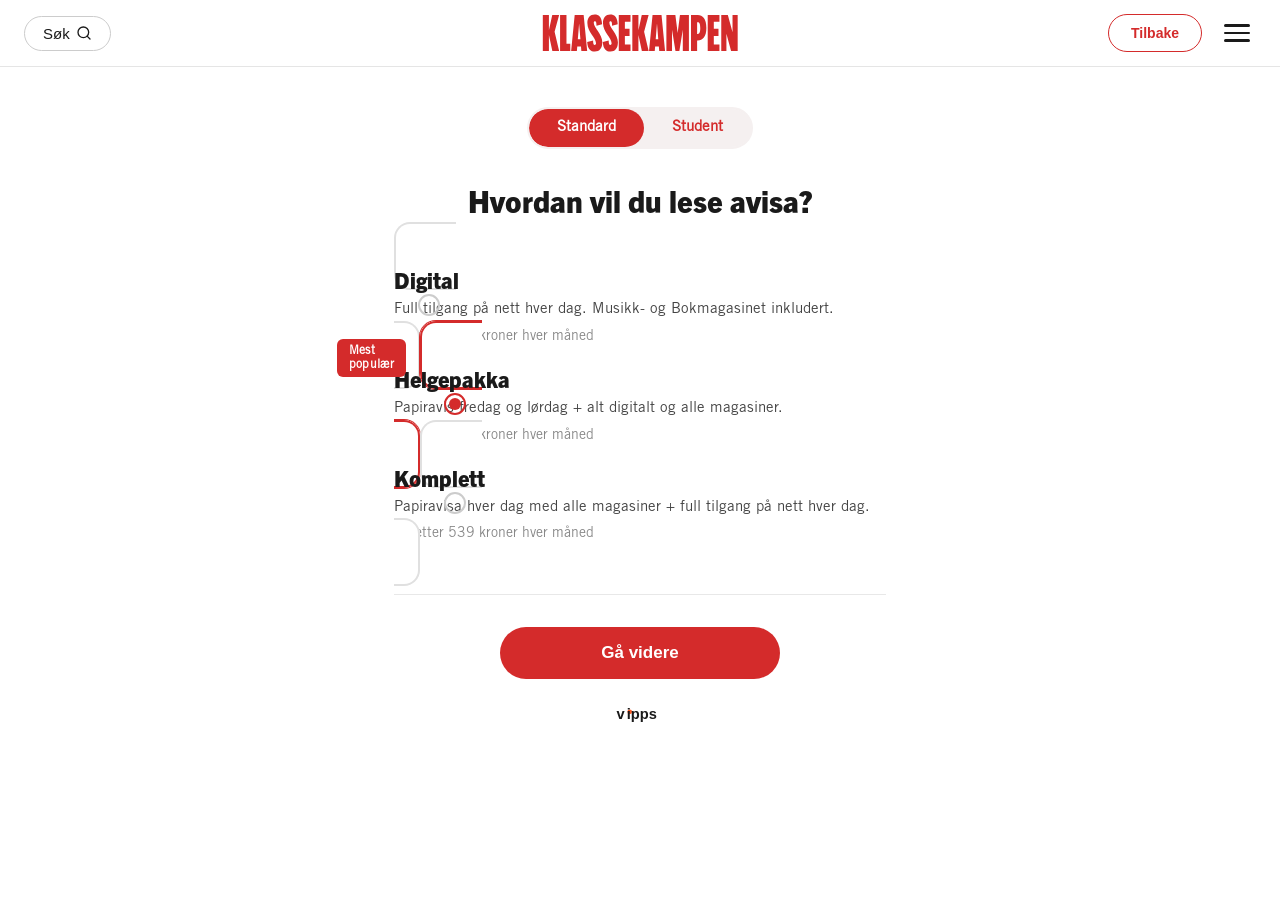
==== bestill.html @ a0e71cb8 "Add subscription selection page (bestill.html) Wire "Prøv for 1 krone" buttons to navigate to a new " ====
<!DOCTYPE html>
<html lang="no">
<head>
  <meta charset="UTF-8">
  <meta name="viewport" content="width=device-width, initial-scale=1.0">
  <title>Klassekampen – Bestill abonnement</title>
  <link rel="stylesheet" href="trade-gothic-lt-std-webfont/style.css">
  <style>
    *, *::before, *::after { box-sizing: border-box; margin: 0; padding: 0; }

    body {
      font-family: 'Trade Gothic LT Std Regular', 'Helvetica Neue', -apple-system, BlinkMacSystemFont, 'Segoe UI', Roboto, Oxygen, Ubuntu, Cantarell, 'Fira Sans', 'Droid Sans', sans-serif;
      color: #1a1a1a;
      background: #fff;
      overflow-x: hidden;
    }

    /* ── Header ───────────────────────────────────── */
    header {
      position: sticky;
      top: 0;
      z-index: 100;
      display: flex;
      align-items: center;
      justify-content: space-between;
      padding: 14px 24px;
      background: #fff;
      border-bottom: 1px solid #e5e5e5;
    }

    .header-left { display: flex; align-items: center; gap: 12px; }
    .header-center { position: absolute; left: 50%; transform: translateX(-50%); }
    .header-right { display: flex; align-items: center; gap: 16px; }

    .btn-search {
      display: flex;
      align-items: center;
      gap: 6px;
      background: none;
      border: 1.5px solid #ccc;
      border-radius: 24px;
      padding: 8px 18px;
      font-size: 15px;
      color: #1a1a1a;
      cursor: pointer;
      transition: border-color .2s;
    }
    .btn-search:hover { border-color: #888; }
    .btn-search svg { width: 16px; height: 16px; }

    .logo {
      display: flex;
      align-items: center;
      text-decoration: none;
    }
    .logo svg {
      height: 38px;
      width: auto;
      fill: #d42b2b;
    }
    @media (max-width: 600px) { .logo svg { height: 26px; } }

    .btn-cta {
      background: #d42b2b;
      color: #fff;
      border: none;
      border-radius: 28px;
      padding: 10px 22px;
      font-size: 14px;
      font-weight: 600;
      cursor: pointer;
      white-space: nowrap;
      transition: background .2s;
    }
    .btn-cta:hover { background: #b82222; }

    .btn-cta-outline {
      background: transparent;
      color: #d42b2b;
      border: 1.5px solid #d42b2b;
      border-radius: 28px;
      padding: 10px 22px;
      font-size: 14px;
      font-weight: 600;
      cursor: pointer;
      white-space: nowrap;
      transition: background .2s, color .2s;
    }
    .btn-cta-outline:hover {
      background: #d42b2b;
      color: #fff;
    }

    .btn-hamburger {
      background: none;
      border: none;
      cursor: pointer;
      display: flex;
      flex-direction: column;
      gap: 5px;
      padding: 6px;
    }
    .btn-hamburger span {
      display: block;
      width: 26px;
      height: 2.5px;
      background: #1a1a1a;
      border-radius: 2px;
    }

    /* ── Subscription Page ─────────────────────────── */
    .sub-page {
      max-width: 540px;
      margin: 0 auto;
      padding: 40px 24px 60px;
    }

    /* Toggle */
    .toggle-wrap {
      display: flex;
      justify-content: center;
      margin-bottom: 32px;
    }

    .toggle-group {
      display: flex;
      background: #f5f0f0;
      border-radius: 30px;
      overflow: hidden;
      border: 2px solid #f5f0f0;
    }

    .toggle-group input[type="radio"] { display: none; }

    .toggle-group label {
      padding: 10px 28px;
      font-size: 15px;
      font-weight: 600;
      cursor: pointer;
      border-radius: 30px;
      transition: all .25s ease;
      color: #d42b2b;
      user-select: none;
    }

    .toggle-group input[type="radio"]:checked + label {
      background: #d42b2b;
      color: #fff;
    }

    /* Heading */
    .sub-heading {
      font-family: 'Trade Gothic Next LT Pro Heavy', 'Trade Gothic LT Std Bold Condensed No. 20', 'Helvetica Neue', sans-serif;
      font-size: 30px;
      font-weight: 900;
      text-align: center;
      margin-bottom: 28px;
      color: #1a1a1a;
    }

    /* Plan cards */
    .plan-card {
      position: relative;
      border: 2px solid #e0e0e0;
      border-radius: 16px;
      padding: 24px 24px 24px 60px;
      margin-bottom: 16px;
      cursor: pointer;
      transition: border-color .2s, box-shadow .2s;
      background: #fff;
    }

    .plan-card:hover {
      border-color: #ccc;
    }

    .plan-card.selected {
      border-color: #d42b2b;
      box-shadow: 0 0 0 1px #d42b2b;
    }

    .plan-card input[type="radio"] { display: none; }

    /* Custom radio */
    .radio-circle {
      position: absolute;
      left: 22px;
      top: 50%;
      transform: translateY(-50%);
      width: 22px;
      height: 22px;
      border-radius: 50%;
      border: 2px solid #ccc;
      display: flex;
      align-items: center;
      justify-content: center;
      transition: border-color .2s;
    }

    .radio-circle::after {
      content: '';
      width: 12px;
      height: 12px;
      border-radius: 50%;
      background: #d42b2b;
      transform: scale(0);
      transition: transform .2s ease;
    }

    .plan-card.selected .radio-circle {
      border-color: #d42b2b;
    }

    .plan-card.selected .radio-circle::after {
      transform: scale(1);
    }

    .plan-name {
      font-family: 'Trade Gothic Next LT Pro Heavy', 'Trade Gothic LT Std Bold Condensed No. 20', 'Helvetica Neue', sans-serif;
      font-size: 22px;
      font-weight: 900;
      margin-bottom: 6px;
      color: #1a1a1a;
    }

    .plan-desc {
      font-size: 15px;
      color: #444;
      line-height: 1.45;
      margin-bottom: 8px;
    }

    .plan-price {
      font-size: 14px;
      color: #888;
    }

    /* Popular badge */
    .badge-popular {
      position: absolute;
      top: 16px;
      right: 16px;
      background: #d42b2b;
      color: #fff;
      font-size: 12px;
      font-weight: 600;
      padding: 5px 12px;
      border-radius: 6px;
      letter-spacing: .3px;
    }

    /* Divider */
    .divider {
      border: none;
      border-top: 1.5px solid #e8e8e8;
      margin: 32px 0;
    }

    /* CTA button */
    .btn-continue {
      display: block;
      width: 280px;
      margin: 0 auto 24px;
      background: #d42b2b;
      color: #fff;
      border: none;
      border-radius: 30px;
      padding: 16px 0;
      font-size: 17px;
      font-weight: 700;
      cursor: pointer;
      transition: background .2s;
      text-align: center;
    }
    .btn-continue:hover { background: #b82222; }

    /* Vipps logo */
    .vipps-wrap {
      text-align: center;
    }

    .vipps-logo {
      height: 22px;
      width: auto;
    }

    /* ── Student pricing toggle ─────────────────── */
    .student-prices .plan-price { display: none; }
    .student-prices .plan-price-student { display: block; }
    .plan-price-student { display: none; font-size: 14px; color: #888; }

    /* ── Responsive ─────────────────────────────── */
    @media (max-width: 600px) {
      .sub-page { padding: 28px 16px 48px; }
      .sub-heading { font-size: 24px; margin-bottom: 22px; }
      .plan-card { padding: 20px 20px 20px 54px; }
      .radio-circle { left: 18px; }
      .plan-name { font-size: 19px; }
      .plan-desc { font-size: 14px; }
      .btn-continue { width: 240px; font-size: 16px; padding: 14px 0; }
      .header-right .header-cta { display: none !important; }
    }

    @media (max-width: 375px) {
      .sub-page { padding: 20px 12px 36px; }
      .sub-heading { font-size: 22px; }
      .toggle-group label { padding: 8px 22px; font-size: 14px; }
    }

    .sr-only {
      position: absolute;
      width: 1px; height: 1px;
      padding: 0; margin: -1px;
      overflow: hidden;
      clip: rect(0,0,0,0);
      border: 0;
    }
  </style>
</head>
<body>

<!-- ═══ HEADER ═══════════════════════════════════════ -->
<header>
  <div class="header-left">
    <button class="btn-search" aria-label="Søk">
      <span>Søk</span>
      <svg xmlns="http://www.w3.org/2000/svg" viewBox="0 0 24 24" fill="none"
           stroke="currentColor" stroke-width="2" stroke-linecap="round" stroke-linejoin="round">
        <circle cx="11" cy="11" r="8"/>
        <line x1="21" y1="21" x2="16.65" y2="16.65"/>
      </svg>
    </button>
  </div>

  <div class="header-center">
    <a href="index.html" class="logo" aria-label="Klassekampen">
      <svg xmlns="http://www.w3.org/2000/svg" viewBox="0 0 201 39">
        <path d="M183.903 37.9992H189.193V20.1763L193.992 38.0029H200.75V1.12608H195.46V18.8528L190.661 1.12608H183.903V37.9992ZM182.044 37.9992V31.2412H176.262V22.6237H181.06V15.13H176.262V7.88406H182.04V1.12608H169.992V37.9992H182.044ZM159.123 8.37206H160.002C161.326 8.37206 162.354 9.83974 162.354 14.4461C162.354 19.0007 161.326 20.5202 160.002 20.5202H159.123V8.37206ZM152.853 37.9992H159.123V27.2264H159.807C164.753 27.2264 168.62 23.4555 168.62 14.4461C168.62 5.09288 164.753 1.12608 159.807 1.12608H152.853V37.9992ZM127.584 37.9992H133.362V16.1097L136.889 37.9992H140.904L144.431 16.1097V37.9992H150.701V1.12608H141.496L139.144 19.3926L136.793 1.12608H127.588V37.9992H127.584ZM116.615 26.0027L117.939 9.79168L119.262 26.0027H116.615ZM109.758 37.9992H115.636L116.028 33.3485H119.846L120.238 37.9992H126.213L122.59 1.12238H113.384L109.758 37.9992ZM92.6186 37.9992H98.8886V21.4961L102.415 37.9992H109.369L104.715 18.265L109.366 1.12608H102.316L98.8886 16.6975V1.12608H92.6186V37.9992ZM78.7108 37.9992H90.7591V31.2412H84.9808V22.6237H89.7794V15.13H84.9808V7.88406H90.7591V1.12608H78.7108V37.9992ZM62.3038 28.6978C62.7918 36.3874 66.0266 38.5427 70.1894 38.5427C75.036 38.5427 77.8272 35.1156 77.8272 29.0416C77.8272 20.3723 69.0618 14.3019 69.0618 9.01162C69.0618 7.78794 69.7457 7.34801 70.3335 7.34801C71.4093 7.34801 71.853 8.76763 71.853 12.0505L77.6313 10.4349C77.1433 2.74533 74.0563 0.590027 70.0415 0.590027C65.2909 0.590027 62.4998 4.06514 62.4998 9.1595C62.4998 18.4166 71.365 24.243 71.365 30.1174C71.365 31.293 70.6811 31.781 70.0932 31.781C68.8696 31.781 68.3779 30.3614 68.3779 27.0785L62.3038 28.6978ZM46.2924 28.6978C46.7804 36.3874 50.0152 38.5427 54.178 38.5427C59.0246 38.5427 61.8158 35.1156 61.8158 29.0416C61.8158 20.3723 53.0504 14.3019 53.0504 9.01162C53.0504 7.78794 53.7343 7.34801 54.3222 7.34801C55.398 7.34801 55.8416 8.76763 55.8416 12.0505L61.6199 10.4349C61.1319 2.74533 58.045 0.590027 54.0301 0.590027C49.2795 0.590027 46.4884 4.06514 46.4884 9.1595C46.4884 18.4166 55.3536 24.243 55.3536 30.1174C55.3536 31.293 54.6697 31.781 54.0819 31.781C52.8582 31.781 52.3665 30.3614 52.3665 27.0785L46.2924 28.6978ZM36.6915 26.0027L38.015 9.79168L39.3385 26.0027H36.6915ZM29.8374 37.9992H35.7155L36.1074 33.3485H39.9263L40.3182 37.9992H46.2924L42.6694 1.12238H33.4641L29.8374 37.9992ZM18.4768 37.9992H28.9575V30.5092H25.0388V1.12608H18.4768V37.9992ZM0.75 1.12608V38.0029H7.01629V21.4961L10.5432 37.9992H17.4971L12.8426 18.265L17.4971 1.12608H10.4433L7.01629 16.6975V1.12608H0.75Z"/>
      </svg>
    </a>
  </div>

  <div class="header-right">
    <button class="btn-cta-outline header-cta" onclick="window.location.href='index.html'">Tilbake</button>
    <button class="btn-hamburger" aria-label="Åpne meny">
      <span></span><span></span><span></span>
    </button>
  </div>
</header>

<!-- ═══ SUBSCRIPTION PAGE ══════════════════════════════ -->
<div class="sub-page" id="subPage">

  <!-- Standard / Student toggle -->
  <div class="toggle-wrap">
    <div class="toggle-group">
      <input type="radio" name="audience" id="togStandard" value="standard" checked>
      <label for="togStandard">Standard</label>
      <input type="radio" name="audience" id="togStudent" value="student">
      <label for="togStudent">Student</label>
    </div>
  </div>

  <h1 class="sub-heading">Hvordan vil du lese avisa?</h1>

  <!-- Digital -->
  <label class="plan-card" data-plan="digital">
    <input type="radio" name="plan" value="digital">
    <span class="radio-circle"></span>
    <div class="plan-name">Digital</div>
    <div class="plan-desc">Full tilgang på nett hver dag. Musikk- og Bokmagasinet inkludert.</div>
    <div class="plan-price">Deretter 399 kroner hver måned</div>
    <div class="plan-price-student">Deretter 199 kroner hver måned</div>
  </label>

  <!-- Helgepakka -->
  <label class="plan-card selected" data-plan="helgepakka">
    <input type="radio" name="plan" value="helgepakka" checked>
    <span class="radio-circle"></span>
    <span class="badge-popular">Mest populær</span>
    <div class="plan-name">Helgepakka</div>
    <div class="plan-desc">Papiravis fredag og lørdag + alt digitalt og alle magasiner.</div>
    <div class="plan-price">Deretter 459 kroner hver måned</div>
    <div class="plan-price-student">Deretter 229 kroner hver måned</div>
  </label>

  <!-- Komplett -->
  <label class="plan-card" data-plan="komplett">
    <input type="radio" name="plan" value="komplett">
    <span class="radio-circle"></span>
    <div class="plan-name">Komplett</div>
    <div class="plan-desc">Papiravisa hver dag med alle magasiner + full tilgang på nett hver dag.</div>
    <div class="plan-price">Deretter 539 kroner hver måned</div>
    <div class="plan-price-student">Deretter 269 kroner hver måned</div>
  </label>

  <hr class="divider">

  <button class="btn-continue" id="btnContinue">Gå videre</button>

  <div class="vipps-wrap">
    <svg class="vipps-logo" viewBox="0 0 120 30" xmlns="http://www.w3.org/2000/svg">
      <text x="28" y="22" font-family="'Helvetica Neue', Arial, sans-serif" font-size="20" font-weight="800" fill="#1a1a1a">v</text>
      <circle cx="46" cy="12" r="3.2" fill="#ff5b24"/>
      <text x="42" y="22" font-family="'Helvetica Neue', Arial, sans-serif" font-size="20" font-weight="800" fill="#1a1a1a">ipps</text>
    </svg>
  </div>
</div>

<script>
  const cards = document.querySelectorAll('.plan-card');
  cards.forEach(card => {
    card.addEventListener('click', () => {
      cards.forEach(c => c.classList.remove('selected'));
      card.classList.add('selected');
      card.querySelector('input[type="radio"]').checked = true;
    });
  });

  const togStandard = document.getElementById('togStandard');
  const togStudent = document.getElementById('togStudent');
  const subPage = document.getElementById('subPage');

  togStandard.addEventListener('change', () => subPage.classList.remove('student-prices'));
  togStudent.addEventListener('change', () => subPage.classList.add('student-prices'));

  document.getElementById('btnContinue').addEventListener('click', () => {
    const plan = document.querySelector('input[name="plan"]:checked').value;
    const audience = document.querySelector('input[name="audience"]:checked').value;
    alert('Demo: Du valgte ' + plan + ' (' + audience + '). Videre til betaling med Vipps.');
  });
</script>

</body>
</html>
---- trade-gothic-lt-std-webfont/style.css ----
/* #### Generated By: http://font.download #### */

    @font-face {
    font-family: 'Trade Gothic LT Std Regular';
    font-style: normal;
    font-weight: normal;
    src: local('Trade Gothic LT Std Regular'), url('trade-gothic-lt-std-58a78e64434a9.woff') format('woff');
    }
    

    @font-face {
    font-family: 'Trade Gothic LT Std Bold Condensed No. 20';
    font-style: normal;
    font-weight: normal;
    src: local('Trade Gothic LT Std Bold Condensed No. 20'), url('trade-gothic-lt-std-bold-condensed-no-20-5872def1d27d8.woff') format('woff');
    }

    @font-face {
    font-family: 'Trade Gothic Next LT Pro Heavy';
    font-style: normal;
    font-weight: 900;
    src: local('Trade Gothic Next LT Pro Heavy'), url('../TradeGothicNextLTPro-Hv.otf') format('opentype');
    }
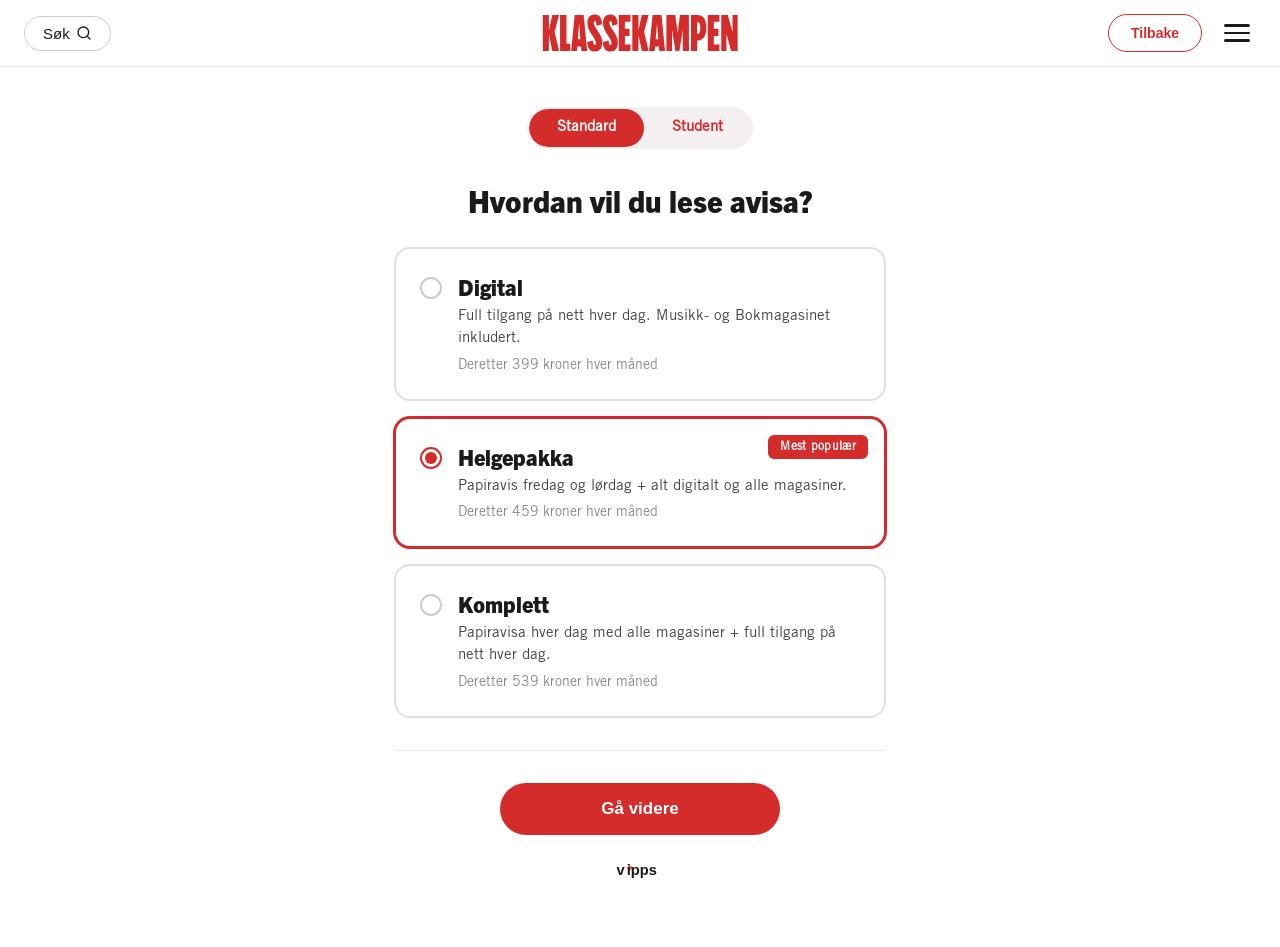
==== commit 234831f6: "Fix plan card layout by switching from absolute to flexbox positioning Resolves radio circles and ba" ====
--- a/bestill.html
+++ b/bestill.html
@@ -160,14 +160,17 @@
 
     /* Plan cards */
     .plan-card {
-      position: relative;
+      display: flex;
+      align-items: flex-start;
+      gap: 16px;
       border: 2px solid #e0e0e0;
       border-radius: 16px;
-      padding: 24px 24px 24px 60px;
+      padding: 24px;
       margin-bottom: 16px;
       cursor: pointer;
       transition: border-color .2s, box-shadow .2s;
       background: #fff;
+      position: relative;
     }
 
     .plan-card:hover {
@@ -183,10 +186,7 @@
 
     /* Custom radio */
     .radio-circle {
-      position: absolute;
-      left: 22px;
-      top: 50%;
-      transform: translateY(-50%);
+      flex-shrink: 0;
       width: 22px;
       height: 22px;
       border-radius: 50%;
@@ -195,6 +195,7 @@
       align-items: center;
       justify-content: center;
       transition: border-color .2s;
+      margin-top: 4px;
     }
 
     .radio-circle::after {
@@ -213,6 +214,11 @@
 
     .plan-card.selected .radio-circle::after {
       transform: scale(1);
+    }
+
+    .plan-info {
+      flex: 1;
+      min-width: 0;
     }
 
     .plan-name {
@@ -293,8 +299,7 @@
     @media (max-width: 600px) {
       .sub-page { padding: 28px 16px 48px; }
       .sub-heading { font-size: 24px; margin-bottom: 22px; }
-      .plan-card { padding: 20px 20px 20px 54px; }
-      .radio-circle { left: 18px; }
+      .plan-card { padding: 20px; }
       .plan-name { font-size: 19px; }
       .plan-desc { font-size: 14px; }
       .btn-continue { width: 240px; font-size: 16px; padding: 14px 0; }
@@ -367,10 +372,12 @@
   <label class="plan-card" data-plan="digital">
     <input type="radio" name="plan" value="digital">
     <span class="radio-circle"></span>
-    <div class="plan-name">Digital</div>
-    <div class="plan-desc">Full tilgang på nett hver dag. Musikk- og Bokmagasinet inkludert.</div>
-    <div class="plan-price">Deretter 399 kroner hver måned</div>
-    <div class="plan-price-student">Deretter 199 kroner hver måned</div>
+    <div class="plan-info">
+      <div class="plan-name">Digital</div>
+      <div class="plan-desc">Full tilgang på nett hver dag. Musikk- og Bokmagasinet inkludert.</div>
+      <div class="plan-price">Deretter 399 kroner hver måned</div>
+      <div class="plan-price-student">Deretter 199 kroner hver måned</div>
+    </div>
   </label>
 
   <!-- Helgepakka -->
@@ -378,20 +385,24 @@
     <input type="radio" name="plan" value="helgepakka" checked>
     <span class="radio-circle"></span>
     <span class="badge-popular">Mest populær</span>
-    <div class="plan-name">Helgepakka</div>
-    <div class="plan-desc">Papiravis fredag og lørdag + alt digitalt og alle magasiner.</div>
-    <div class="plan-price">Deretter 459 kroner hver måned</div>
-    <div class="plan-price-student">Deretter 229 kroner hver måned</div>
+    <div class="plan-info">
+      <div class="plan-name">Helgepakka</div>
+      <div class="plan-desc">Papiravis fredag og lørdag + alt digitalt og alle magasiner.</div>
+      <div class="plan-price">Deretter 459 kroner hver måned</div>
+      <div class="plan-price-student">Deretter 229 kroner hver måned</div>
+    </div>
   </label>
 
   <!-- Komplett -->
   <label class="plan-card" data-plan="komplett">
     <input type="radio" name="plan" value="komplett">
     <span class="radio-circle"></span>
-    <div class="plan-name">Komplett</div>
-    <div class="plan-desc">Papiravisa hver dag med alle magasiner + full tilgang på nett hver dag.</div>
-    <div class="plan-price">Deretter 539 kroner hver måned</div>
-    <div class="plan-price-student">Deretter 269 kroner hver måned</div>
+    <div class="plan-info">
+      <div class="plan-name">Komplett</div>
+      <div class="plan-desc">Papiravisa hver dag med alle magasiner + full tilgang på nett hver dag.</div>
+      <div class="plan-price">Deretter 539 kroner hver måned</div>
+      <div class="plan-price-student">Deretter 269 kroner hver måned</div>
+    </div>
   </label>
 
   <hr class="divider">
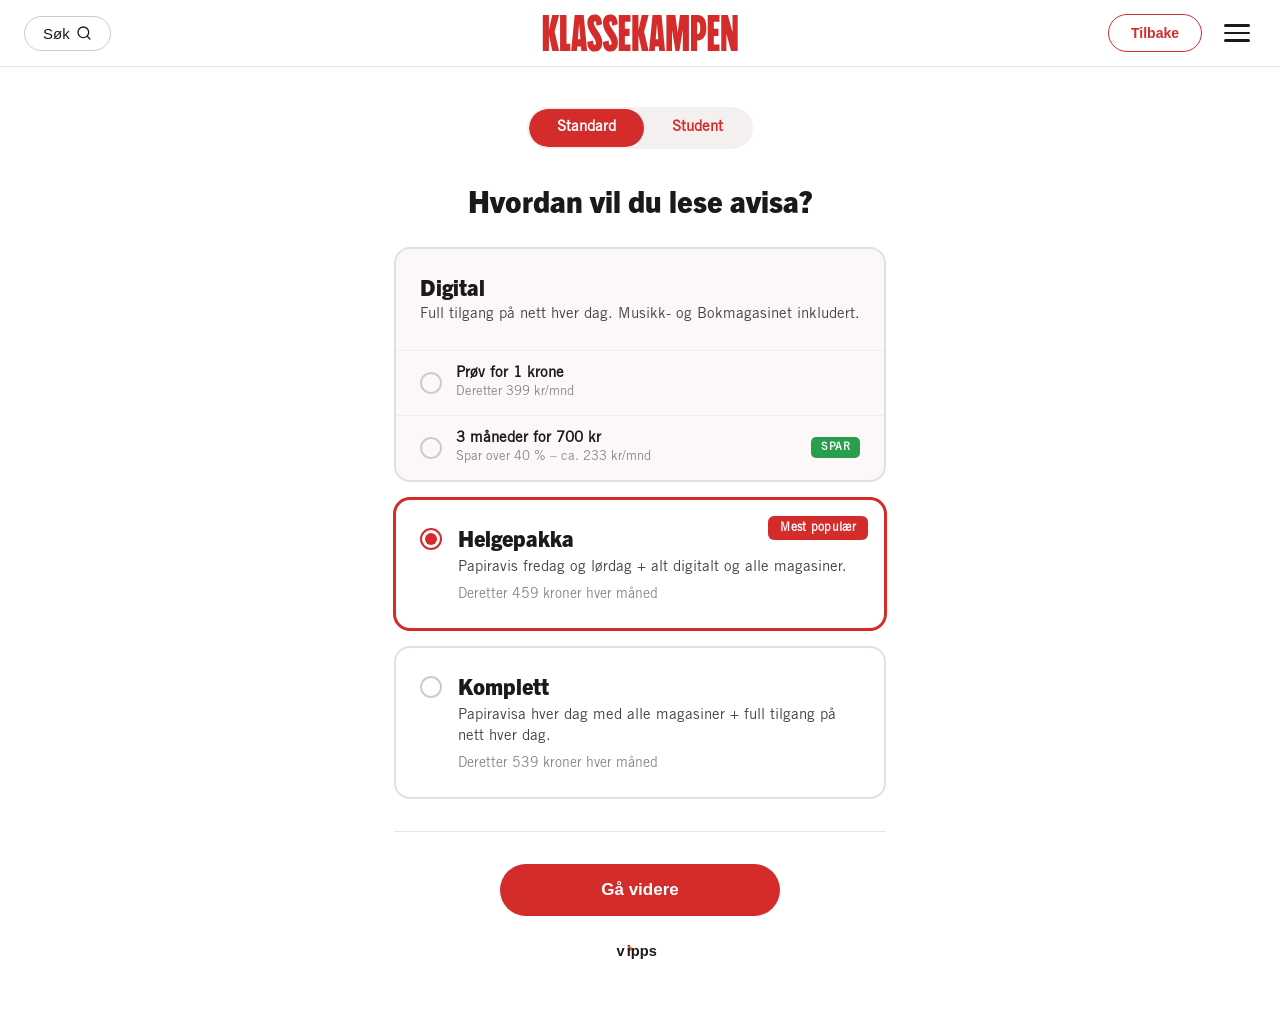
==== commit 4bcbfb81: "Enhance Digital card with dual pricing options and fix student prices Add secondary "3 months for 70" ====
--- a/bestill.html
+++ b/bestill.html
@@ -255,6 +255,99 @@
       letter-spacing: .3px;
     }
 
+    /* ── Enhanced Digital card ────────────────────── */
+    .plan-card-digital {
+      border: 2px solid #e0e0e0;
+      border-radius: 16px;
+      margin-bottom: 16px;
+      background: #fdf8f8;
+      position: relative;
+      overflow: hidden;
+      transition: border-color .2s, box-shadow .2s;
+    }
+
+    .plan-card-digital.has-selection {
+      border-color: #d42b2b;
+      box-shadow: 0 0 0 1px #d42b2b;
+    }
+
+    .plan-card-digital-header {
+      padding: 24px 24px 16px;
+    }
+
+    .plan-card-digital-header .plan-name {
+      font-family: 'Trade Gothic Next LT Pro Heavy', 'Trade Gothic LT Std Bold Condensed No. 20', 'Helvetica Neue', sans-serif;
+      font-size: 22px;
+      font-weight: 900;
+      color: #1a1a1a;
+      margin-bottom: 4px;
+    }
+
+    .plan-card-digital-header .plan-desc {
+      font-size: 15px;
+      color: #444;
+      line-height: 1.45;
+    }
+
+    .digital-options {
+      display: flex;
+      flex-direction: column;
+      gap: 0;
+    }
+
+    .digital-option {
+      display: flex;
+      align-items: center;
+      gap: 14px;
+      padding: 14px 24px;
+      cursor: pointer;
+      border-top: 1px solid #eee;
+      transition: background .15s;
+    }
+
+    .digital-option:hover {
+      background: rgba(212, 43, 43, .04);
+    }
+
+    .digital-option.selected {
+      background: rgba(212, 43, 43, .06);
+    }
+
+    .digital-option input[type="radio"] { display: none; }
+
+    .digital-option .radio-circle {
+      margin-top: 0;
+    }
+
+    .digital-option-info {
+      flex: 1;
+      min-width: 0;
+    }
+
+    .digital-option-title {
+      font-size: 15px;
+      font-weight: 700;
+      color: #1a1a1a;
+      margin-bottom: 2px;
+    }
+
+    .digital-option-price {
+      font-size: 13px;
+      color: #888;
+    }
+
+    .digital-option-badge {
+      flex-shrink: 0;
+      font-size: 11px;
+      font-weight: 700;
+      text-transform: uppercase;
+      letter-spacing: .4px;
+      color: #fff;
+      background: #2a9d4e;
+      border-radius: 5px;
+      padding: 4px 10px;
+    }
+
     /* Divider */
     .divider {
       border: none;
@@ -294,6 +387,7 @@
     .student-prices .plan-price { display: none; }
     .student-prices .plan-price-student { display: block; }
     .plan-price-student { display: none; font-size: 14px; color: #888; }
+    .digital-option-price.plan-price-student { font-size: 13px; }
 
     /* ── Responsive ─────────────────────────────── */
     @media (max-width: 600px) {
@@ -304,6 +398,9 @@
       .plan-desc { font-size: 14px; }
       .btn-continue { width: 240px; font-size: 16px; padding: 14px 0; }
       .header-right .header-cta { display: none !important; }
+      .plan-card-digital-header { padding: 20px 20px 12px; }
+      .digital-option { padding: 12px 20px; }
+      .digital-option-title { font-size: 14px; }
     }
 
     @media (max-width: 375px) {
@@ -368,17 +465,33 @@
 
   <h1 class="sub-heading">Hvordan vil du lese avisa?</h1>
 
-  <!-- Digital -->
-  <label class="plan-card" data-plan="digital">
-    <input type="radio" name="plan" value="digital">
-    <span class="radio-circle"></span>
-    <div class="plan-info">
+  <!-- Digital (enhanced) -->
+  <div class="plan-card-digital" id="digitalCard">
+    <div class="plan-card-digital-header">
       <div class="plan-name">Digital</div>
       <div class="plan-desc">Full tilgang på nett hver dag. Musikk- og Bokmagasinet inkludert.</div>
-      <div class="plan-price">Deretter 399 kroner hver måned</div>
-      <div class="plan-price-student">Deretter 199 kroner hver måned</div>
     </div>
-  </label>
+    <div class="digital-options">
+      <label class="digital-option" data-plan="digital-monthly">
+        <input type="radio" name="plan" value="digital-monthly">
+        <span class="radio-circle"></span>
+        <div class="digital-option-info">
+          <div class="digital-option-title">Prøv for 1 krone</div>
+          <div class="digital-option-price">Deretter 399 kr/mnd</div>
+          <div class="digital-option-price plan-price-student">Deretter 299 kr/mnd</div>
+        </div>
+      </label>
+      <label class="digital-option" data-plan="digital-3month">
+        <input type="radio" name="plan" value="digital-3month">
+        <span class="radio-circle"></span>
+        <div class="digital-option-info">
+          <div class="digital-option-title">3 måneder for 700 kr</div>
+          <div class="digital-option-price">Spar over 40 % – ca. 233 kr/mnd</div>
+        </div>
+        <span class="digital-option-badge">Spar</span>
+      </label>
+    </div>
+  </div>
 
   <!-- Helgepakka -->
   <label class="plan-card selected" data-plan="helgepakka">
@@ -389,7 +502,7 @@
       <div class="plan-name">Helgepakka</div>
       <div class="plan-desc">Papiravis fredag og lørdag + alt digitalt og alle magasiner.</div>
       <div class="plan-price">Deretter 459 kroner hver måned</div>
-      <div class="plan-price-student">Deretter 229 kroner hver måned</div>
+      <div class="plan-price-student">Deretter 345 kroner hver måned</div>
     </div>
   </label>
 
@@ -401,7 +514,7 @@
       <div class="plan-name">Komplett</div>
       <div class="plan-desc">Papiravisa hver dag med alle magasiner + full tilgang på nett hver dag.</div>
       <div class="plan-price">Deretter 539 kroner hver måned</div>
-      <div class="plan-price-student">Deretter 269 kroner hver måned</div>
+      <div class="plan-price-student">Deretter 405 kroner hver måned</div>
     </div>
   </label>
 
@@ -419,15 +532,34 @@
 </div>
 
 <script>
-  const cards = document.querySelectorAll('.plan-card');
-  cards.forEach(card => {
+  const paperCards = document.querySelectorAll('.plan-card');
+  const digitalCard = document.getElementById('digitalCard');
+  const digitalOptions = document.querySelectorAll('.digital-option');
+  const allRadios = document.querySelectorAll('input[name="plan"]');
+
+  function clearAll() {
+    paperCards.forEach(c => c.classList.remove('selected'));
+    digitalCard.classList.remove('has-selection');
+    digitalOptions.forEach(o => o.classList.remove('selected'));
+  }
+
+  paperCards.forEach(card => {
     card.addEventListener('click', () => {
-      cards.forEach(c => c.classList.remove('selected'));
+      clearAll();
       card.classList.add('selected');
       card.querySelector('input[type="radio"]').checked = true;
     });
   });
 
+  digitalOptions.forEach(opt => {
+    opt.addEventListener('click', () => {
+      clearAll();
+      digitalCard.classList.add('has-selection');
+      opt.classList.add('selected');
+      opt.querySelector('input[type="radio"]').checked = true;
+    });
+  });
+
   const togStandard = document.getElementById('togStandard');
   const togStudent = document.getElementById('togStudent');
   const subPage = document.getElementById('subPage');
@@ -436,9 +568,10 @@
   togStudent.addEventListener('change', () => subPage.classList.add('student-prices'));
 
   document.getElementById('btnContinue').addEventListener('click', () => {
-    const plan = document.querySelector('input[name="plan"]:checked').value;
+    const checked = document.querySelector('input[name="plan"]:checked');
+    if (!checked) { alert('Velg et abonnement først.'); return; }
     const audience = document.querySelector('input[name="audience"]:checked').value;
-    alert('Demo: Du valgte ' + plan + ' (' + audience + '). Videre til betaling med Vipps.');
+    alert('Demo: Du valgte ' + checked.value + ' (' + audience + '). Videre til betaling med Vipps.');
   });
 </script>
 
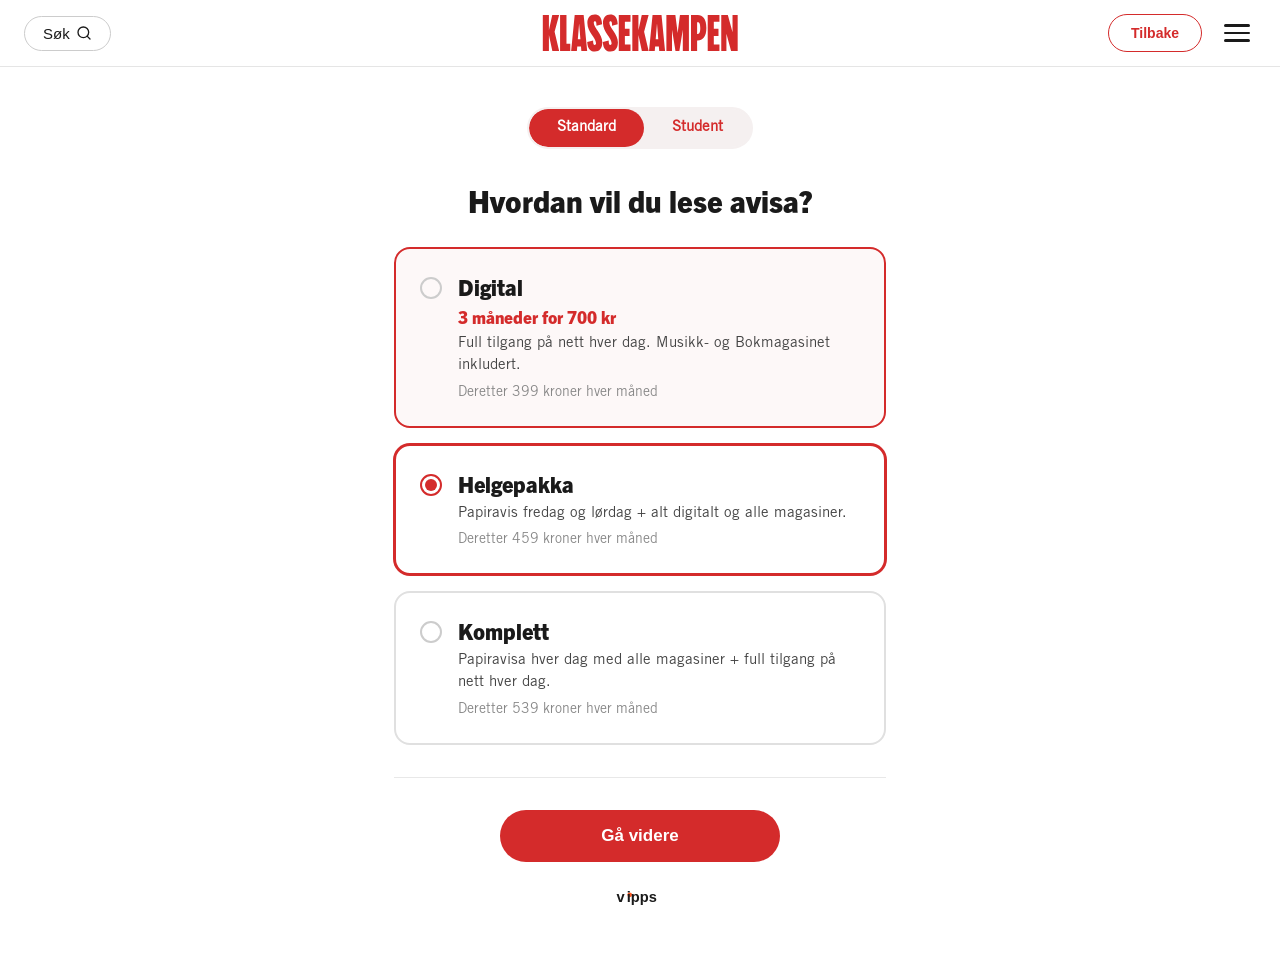
==== commit 60f64fdb: "Simplify Digital card to single offer and remove all badges Made-with: Cursor" ====
--- a/bestill.html
+++ b/bestill.html
@@ -255,97 +255,31 @@
       letter-spacing: .3px;
     }
 
-    /* ── Enhanced Digital card ────────────────────── */
-    .plan-card-digital {
-      border: 2px solid #e0e0e0;
-      border-radius: 16px;
-      margin-bottom: 16px;
+    /* ── Digital highlight ────────────────────────── */
+    .plan-card.plan-featured {
       background: #fdf8f8;
-      position: relative;
-      overflow: hidden;
-      transition: border-color .2s, box-shadow .2s;
-    }
-
-    .plan-card-digital.has-selection {
       border-color: #d42b2b;
-      box-shadow: 0 0 0 1px #d42b2b;
-    }
-
-    .plan-card-digital-header {
-      padding: 24px 24px 16px;
-    }
-
-    .plan-card-digital-header .plan-name {
+    }
+
+    .plan-card.plan-featured .plan-offer {
       font-family: 'Trade Gothic Next LT Pro Heavy', 'Trade Gothic LT Std Bold Condensed No. 20', 'Helvetica Neue', sans-serif;
-      font-size: 22px;
+      font-size: 17px;
       font-weight: 900;
-      color: #1a1a1a;
-      margin-bottom: 4px;
-    }
-
-    .plan-card-digital-header .plan-desc {
-      font-size: 15px;
-      color: #444;
-      line-height: 1.45;
-    }
-
-    .digital-options {
-      display: flex;
-      flex-direction: column;
-      gap: 0;
-    }
-
-    .digital-option {
-      display: flex;
-      align-items: center;
-      gap: 14px;
-      padding: 14px 24px;
-      cursor: pointer;
-      border-top: 1px solid #eee;
-      transition: background .15s;
-    }
-
-    .digital-option:hover {
-      background: rgba(212, 43, 43, .04);
-    }
-
-    .digital-option.selected {
-      background: rgba(212, 43, 43, .06);
-    }
-
-    .digital-option input[type="radio"] { display: none; }
-
-    .digital-option .radio-circle {
-      margin-top: 0;
-    }
-
-    .digital-option-info {
-      flex: 1;
-      min-width: 0;
-    }
-
-    .digital-option-title {
-      font-size: 15px;
-      font-weight: 700;
-      color: #1a1a1a;
-      margin-bottom: 2px;
-    }
-
-    .digital-option-price {
-      font-size: 13px;
-      color: #888;
-    }
-
-    .digital-option-badge {
-      flex-shrink: 0;
-      font-size: 11px;
-      font-weight: 700;
-      text-transform: uppercase;
-      letter-spacing: .4px;
-      color: #fff;
+      color: #d42b2b;
+      margin-bottom: 6px;
+    }
+
+    .badge-best {
+      position: absolute;
+      top: 16px;
+      right: 16px;
       background: #2a9d4e;
-      border-radius: 5px;
-      padding: 4px 10px;
+      color: #fff;
+      font-size: 12px;
+      font-weight: 600;
+      padding: 5px 12px;
+      border-radius: 6px;
+      letter-spacing: .3px;
     }
 
     /* Divider */
@@ -387,7 +321,6 @@
     .student-prices .plan-price { display: none; }
     .student-prices .plan-price-student { display: block; }
     .plan-price-student { display: none; font-size: 14px; color: #888; }
-    .digital-option-price.plan-price-student { font-size: 13px; }
 
     /* ── Responsive ─────────────────────────────── */
     @media (max-width: 600px) {
@@ -398,9 +331,6 @@
       .plan-desc { font-size: 14px; }
       .btn-continue { width: 240px; font-size: 16px; padding: 14px 0; }
       .header-right .header-cta { display: none !important; }
-      .plan-card-digital-header { padding: 20px 20px 12px; }
-      .digital-option { padding: 12px 20px; }
-      .digital-option-title { font-size: 14px; }
     }
 
     @media (max-width: 375px) {
@@ -465,39 +395,23 @@
 
   <h1 class="sub-heading">Hvordan vil du lese avisa?</h1>
 
-  <!-- Digital (enhanced) -->
-  <div class="plan-card-digital" id="digitalCard">
-    <div class="plan-card-digital-header">
+  <!-- Digital -->
+  <label class="plan-card plan-featured" data-plan="digital">
+    <input type="radio" name="plan" value="digital">
+    <span class="radio-circle"></span>
+    <div class="plan-info">
       <div class="plan-name">Digital</div>
+      <div class="plan-offer">3 måneder for 700 kr</div>
       <div class="plan-desc">Full tilgang på nett hver dag. Musikk- og Bokmagasinet inkludert.</div>
+      <div class="plan-price">Deretter 399 kroner hver måned</div>
+      <div class="plan-price-student">Deretter 299 kroner hver måned</div>
     </div>
-    <div class="digital-options">
-      <label class="digital-option" data-plan="digital-monthly">
-        <input type="radio" name="plan" value="digital-monthly">
-        <span class="radio-circle"></span>
-        <div class="digital-option-info">
-          <div class="digital-option-title">Prøv for 1 krone</div>
-          <div class="digital-option-price">Deretter 399 kr/mnd</div>
-          <div class="digital-option-price plan-price-student">Deretter 299 kr/mnd</div>
-        </div>
-      </label>
-      <label class="digital-option" data-plan="digital-3month">
-        <input type="radio" name="plan" value="digital-3month">
-        <span class="radio-circle"></span>
-        <div class="digital-option-info">
-          <div class="digital-option-title">3 måneder for 700 kr</div>
-          <div class="digital-option-price">Spar over 40 % – ca. 233 kr/mnd</div>
-        </div>
-        <span class="digital-option-badge">Spar</span>
-      </label>
-    </div>
-  </div>
+  </label>
 
   <!-- Helgepakka -->
   <label class="plan-card selected" data-plan="helgepakka">
     <input type="radio" name="plan" value="helgepakka" checked>
     <span class="radio-circle"></span>
-    <span class="badge-popular">Mest populær</span>
     <div class="plan-info">
       <div class="plan-name">Helgepakka</div>
       <div class="plan-desc">Papiravis fredag og lørdag + alt digitalt og alle magasiner.</div>
@@ -532,34 +446,16 @@
 </div>
 
 <script>
-  const paperCards = document.querySelectorAll('.plan-card');
-  const digitalCard = document.getElementById('digitalCard');
-  const digitalOptions = document.querySelectorAll('.digital-option');
-  const allRadios = document.querySelectorAll('input[name="plan"]');
-
-  function clearAll() {
-    paperCards.forEach(c => c.classList.remove('selected'));
-    digitalCard.classList.remove('has-selection');
-    digitalOptions.forEach(o => o.classList.remove('selected'));
-  }
-
-  paperCards.forEach(card => {
+  const cards = document.querySelectorAll('.plan-card');
+
+  cards.forEach(card => {
     card.addEventListener('click', () => {
-      clearAll();
+      cards.forEach(c => c.classList.remove('selected'));
       card.classList.add('selected');
       card.querySelector('input[type="radio"]').checked = true;
     });
   });
 
-  digitalOptions.forEach(opt => {
-    opt.addEventListener('click', () => {
-      clearAll();
-      digitalCard.classList.add('has-selection');
-      opt.classList.add('selected');
-      opt.querySelector('input[type="radio"]').checked = true;
-    });
-  });
-
   const togStandard = document.getElementById('togStandard');
   const togStudent = document.getElementById('togStudent');
   const subPage = document.getElementById('subPage');
@@ -568,10 +464,9 @@
   togStudent.addEventListener('change', () => subPage.classList.add('student-prices'));
 
   document.getElementById('btnContinue').addEventListener('click', () => {
-    const checked = document.querySelector('input[name="plan"]:checked');
-    if (!checked) { alert('Velg et abonnement først.'); return; }
+    const plan = document.querySelector('input[name="plan"]:checked').value;
     const audience = document.querySelector('input[name="audience"]:checked').value;
-    alert('Demo: Du valgte ' + checked.value + ' (' + audience + '). Videre til betaling med Vipps.');
+    alert('Demo: Du valgte ' + plan + ' (' + audience + '). Videre til betaling med Vipps.');
   });
 </script>
 
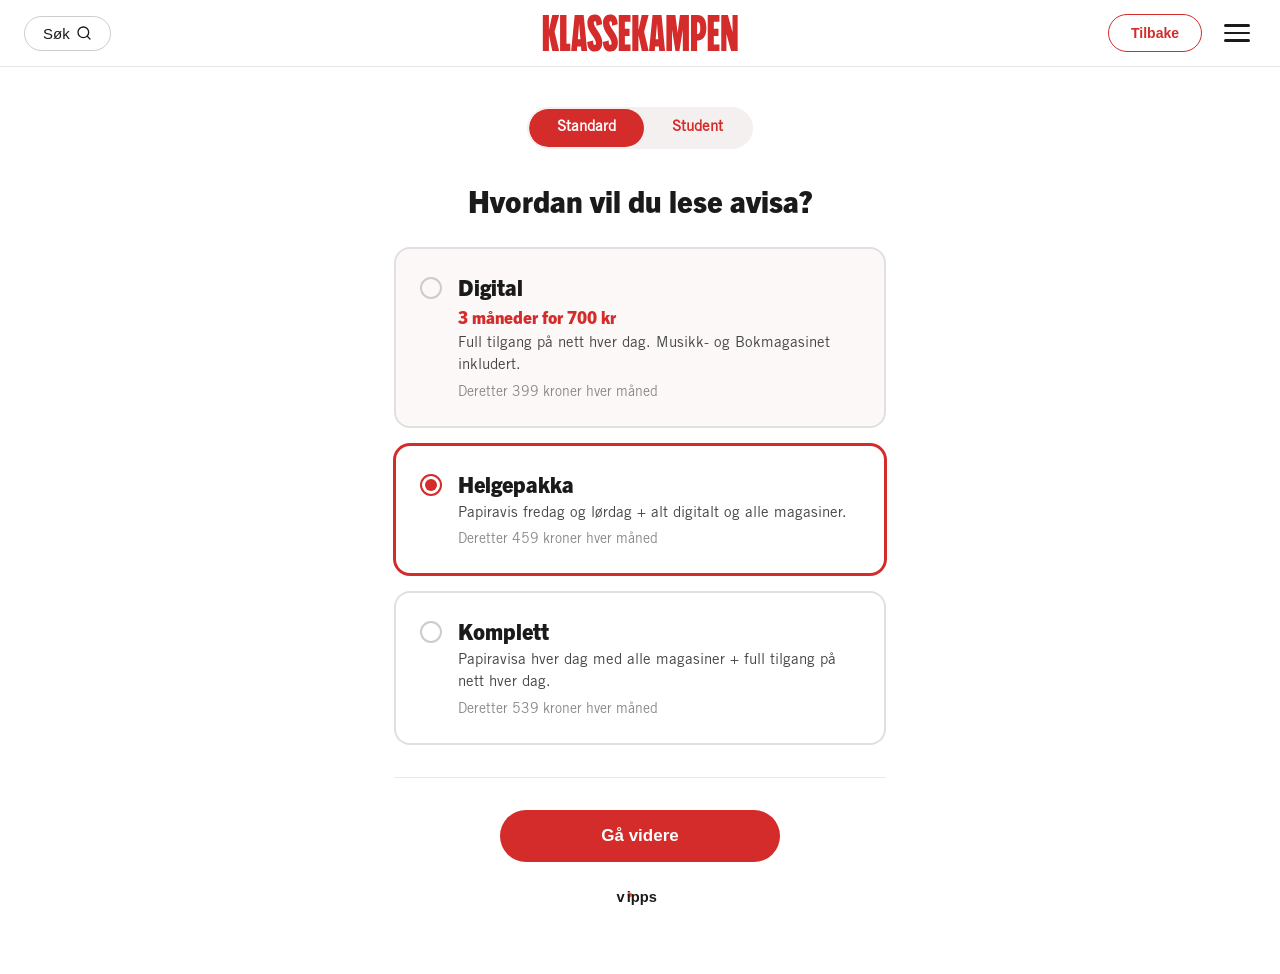
==== commit d5b44a87: "Remove default red border from Digital card when unselected Made-with: Cursor" ====
--- a/bestill.html
+++ b/bestill.html
@@ -258,7 +258,6 @@
     /* ── Digital highlight ────────────────────────── */
     .plan-card.plan-featured {
       background: #fdf8f8;
-      border-color: #d42b2b;
     }
 
     .plan-card.plan-featured .plan-offer {
@@ -401,7 +400,8 @@
     <span class="radio-circle"></span>
     <div class="plan-info">
       <div class="plan-name">Digital</div>
-      <div class="plan-offer">3 måneder for 700 kr</div>
+      <div class="plan-offer plan-price">3 måneder for 700 kr</div>
+      <div class="plan-offer plan-price-student">3 måneder for 525 kr</div>
       <div class="plan-desc">Full tilgang på nett hver dag. Musikk- og Bokmagasinet inkludert.</div>
       <div class="plan-price">Deretter 399 kroner hver måned</div>
       <div class="plan-price-student">Deretter 299 kroner hver måned</div>
